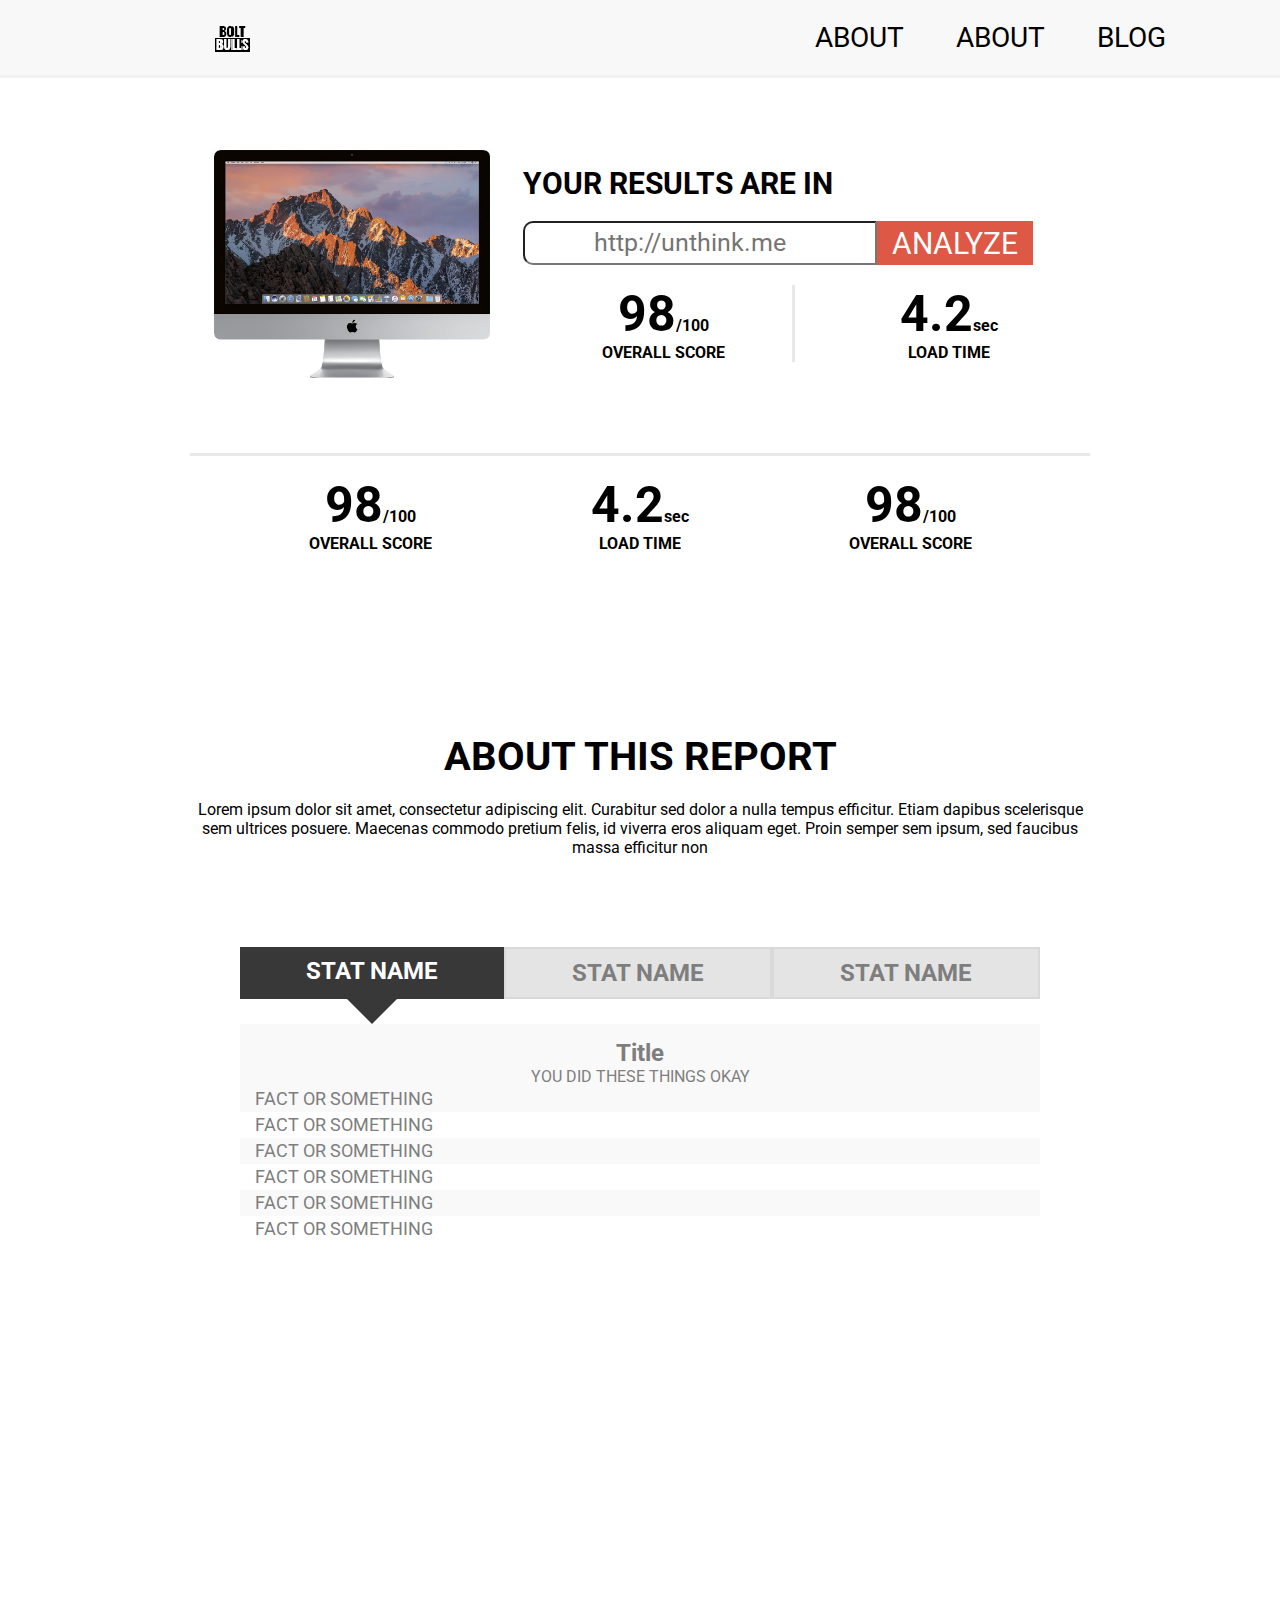
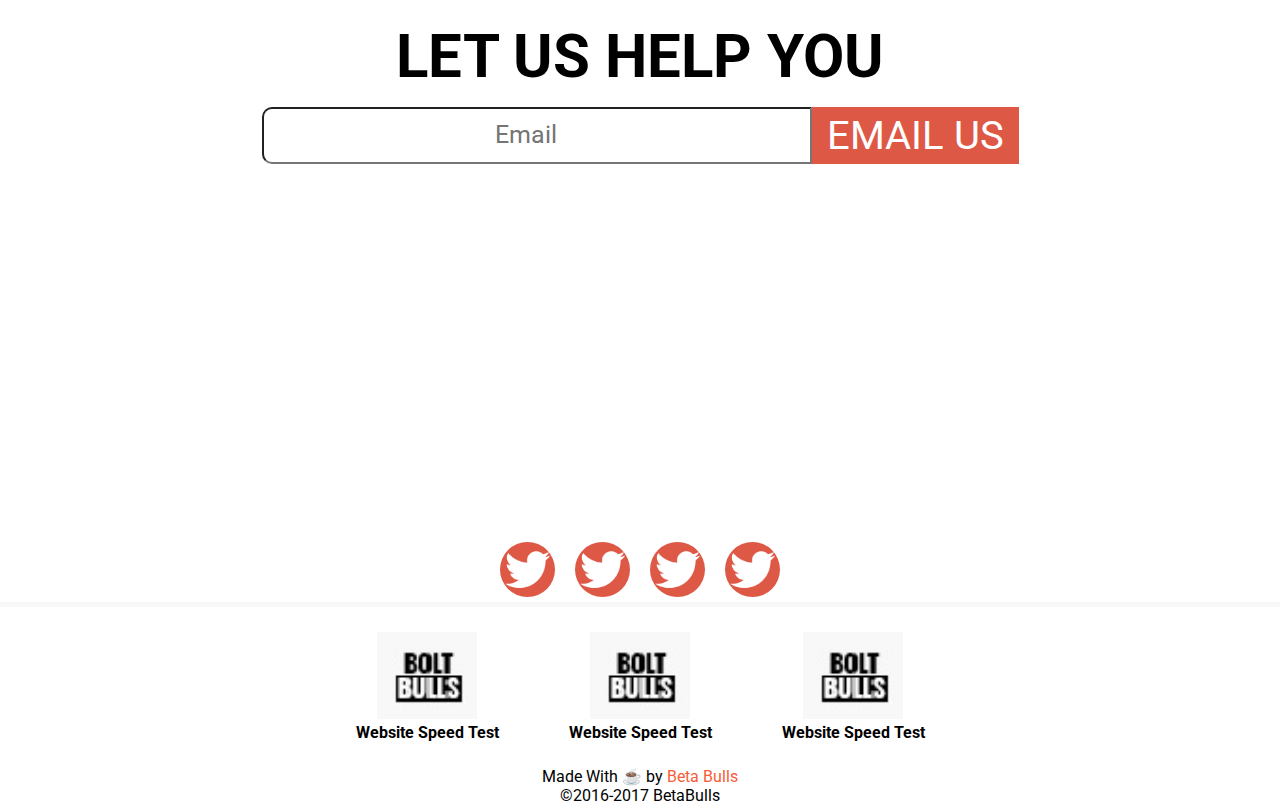
==== boltbulls/results.html @ 0c0aebfb "Added results page" ====
<!doctype html>
<html lang="en" dir="ltr">

<head>
    <meta charset="utf-8">
    <meta http-equiv="x-ua-compatible" content="ie=edge">
    <meta name="viewport" content="width=device-width, initial-scale=1.0">
    <title>BoltBulls | Website benchmarking tool</title>
    <link rel="stylesheet" href="css/style.css">
    <!-- jQuery -->
    <script src="js/vendor/jquery.js"></script>
    <!-- angular js -->
    <script type="text/javascript" src="js/angularjs/angular.min.js"></script>
    <script type="text/javascript" src="js/angularjs/angular-route.js"></script>
    <script type="text/javascript" src="js/angularjs/angular-strap.js"></script>
    <script type="text/javascript" src="js/angularjs/angular-strap.tpl.js"></script>
    <script type="text/javascript" src="js/angularjs/angular-cookies.js"></script>

    <script src="js/ctrl.js"></script>
    <script src="js/app.js"></script>
    <script src="js/tabs.js"></script>
    <script src="js/mobile-nav.js"></script>
</head>

<body>
    <!--  BEGIN NAVIGATION MENU-->
    <div class="mobile-header primary-color-bg mobile-only"> <img alt="Menu Icon" class="mobile-nav" src="img/mobile_nav.png">
    </div>
    <div class="nav primary-color-bg desktop-only" id='side_panel'>
        <img class="mobile-close-button mobile-only" src="img/mobile_close.png" id="close_button" alt="Close button" />
        <div class="mobile-logo-container center">
            <img class="nav-logo" src="img/boltbulls.jpg">
        </div>

        <ul class="nav-ul">
            <li class="nav-li mobile-active"><a class="nav-a mobile-a-active" href="#">about</a></li>
            <li class="nav-li"><a class="nav-a mobile-a" href="#">about</a></li>
            <li class="nav-li"><a class="nav-a mobile-a" href="http://betabulls.com/pages/blog" target="_blank">Blog</a></li>
        </ul>
    </div>
    <!--  END NAVIGATION MENU-->
    <div class="results-main">
        <div class="results-img-div center">
            <img src="img/imac.jpg" class="results-img">
        </div>
        <div class="results-side-text">
            <h1 class="results-h1">Your results are in</h1>
            <div class="results-url-input-div">
                <input type="search" class="results-url-input" placeholder="http://unthink.me">
                <input type="submit" class="results-analyze-button accent-color-bg" value="Analyze">
            </div>
            <div class="results-score center">
                <div class="results-score-num vertical-border">
                    <p class="results-p"><span id="overall">98</span>/100</p>
                    <p class="results-p">OVERALL SCORE</p>
                </div>
                <div class="results-score-num">
                    <p class="results-p"><span id="load-time">4.2</span>sec</p>
                    <p class="results-p">LOAD TIME</p>
                </div>
            </div>
        </div>
    </div>
    <div class="results-score results-bot center">
        <div class="results-score-num-2 l-results">
            <p class="results-p"><span id="overall">98</span>/100</p>
            <p class="results-p">OVERALL SCORE</p>
        </div>
        <div class="results-score-num-2">
            <p class="results-p"><span id="load-time">4.2</span>sec</p>
            <p class="results-p">LOAD TIME</p>
        </div>
        <div class="results-score-num-2 r-results">
            <p class="results-p"><span id="overall">98</span>/100</p>
            <p class="results-p">OVERALL SCORE</p>
        </div>
    </div>

    <div class="results-about">
        <h2>ABOUT THIS REPORT</h2>
        <p>Lorem ipsum dolor sit amet, consectetur adipiscing elit. Curabitur sed dolor a nulla tempus efficitur. Etiam dapibus scelerisque sem ultrices posuere. Maecenas commodo pretium felis, id viverra eros aliquam eget. Proin semper sem ipsum, sed faucibus massa efficitur non</p>
    </div>

    <div class="results-tab-container">

        <div class="tabs">
            <div class="tab-link current no-border" data-tab="1">
                <h2>STAT NAME</h2>
            </div>
            <div class="tab-link" data-tab="2">
                <h2>STAT NAME</h2>
            </div>
            <div class="tab-link" data-tab="3">
                <h2>STAT NAME</h2>
            </div>
        </div>
        <div class="triangle-tabs">
            <div class="tab-triangle">
                <div class="triangle current" id="tri-1" ></div>
            </div>
            <div class="tab-triangle">
                <div class="triangle " id="tri-2"></div>
            </div>
            <div class="tab-triangle">
                <div class="triangle " id="tri-3"></div>
            </div>
        </div>

        <div id="tab-1" class="tab-content current">
            <h2 class="results-tab-h2">Title</h2>
            <p>YOU DID THESE THINGS OKAY</p>
            <ul class="results-tab-ul">
                <li class="results-tab-li">FACT OR SOMETHING</li>
                <li class="results-tab-li tab-li-off">FACT OR SOMETHING</li>
                <li class="results-tab-li">FACT OR SOMETHING</li>
                <li class="results-tab-li tab-li-off">FACT OR SOMETHING</li>
                <li class="results-tab-li">FACT OR SOMETHING</li>
                <li class="results-tab-li tab-li-off">FACT OR SOMETHING</li>
            </ul>
        </div>
        <div id="tab-2" class="tab-content">
            <h2 class="results-tab-h2">Title</h2>
            <p>YOU DID THESE THINGS WRONG</p>
            <ul class="results-tab-ul">
                <li class="results-tab-li">FACT OR SOMETHING</li>
                <li class="results-tab-li tab-li-off">FACT OR SOMETHING</li>
                <li class="results-tab-li">FACT OR SOMETHING</li>
                <li class="results-tab-li tab-li-off">FACT OR SOMETHING</li>
                <li class="results-tab-li">FACT OR SOMETHING</li>
                <li class="results-tab-li tab-li-off">FACT OR SOMETHING</li>
            </ul>
        </div>
        <div id="tab-3" class="tab-content">
            <h2 class="results-tab-h2">Title</h2>
            <p>YOU DID THESE THINGS RIGHT</p>
            <ul class="results-tab-ul">
                <li class="results-tab-li">FACT OR SOMETHING</li>
                <li class="results-tab-li tab-li-off">FACT OR SOMETHING</li>
                <li class="results-tab-li">FACT OR SOMETHING</li>
                <li class="results-tab-li tab-li-off">FACT OR SOMETHING</li>
                <li class="results-tab-li">FACT OR SOMETHING</li>
                <li class="results-tab-li tab-li-off">FACT OR SOMETHING</li>
            </ul>
        </div>

    </div>
    <!-- end container -->

    <div class="bot-analyze center">
        <div>
            <h2 class="bot-h2">LET US HELP YOU</h2>
            <div class="url-input-div">
                <input type="search" class="url-input" placeholder="Email">
                <input type="submit" class="analyze-button accent-color-bg" value="Email Us">
            </div>
        </div>
    </div>
    <!--    BEGIN FOOTER-->
    <div class="center">
        <div class="bot-icons">
            <a href="https://twitter.com/" target="_blank" class="bot-icon accent-color-bg center"><img class="bot-icon-img" src="img/tweet.png"></a>
            <a href="https://twitter.com/" target="_blank" class="bot-icon accent-color-bg center"><img class="bot-icon-img" src="img/tweet.png"></a>
            <a href="https://twitter.com/" target="_blank" class="bot-icon accent-color-bg center"><img class="bot-icon-img" src="img/tweet.png"></a>
            <a href="https://twitter.com/" target="_blank" class="bot-icon accent-color-bg center"><img class="bot-icon-img" src="img/tweet.png"></a>
        </div>
    </div>
    <div class="primary-color-border"></div>
    <div class="footer center">
        <div class="footer-properties">
            <div class="footer-property">
                <a href="http://betabulls.com"><img class="property-img" src="img/boltbulls.jpg">
                    <p class="property-p">Website Speed Test</p>
                </a>
            </div>
            <div class="footer-property">
                <a href="http://betabulls.com"><img class="property-img" src="img/boltbulls.jpg">
                    <p class="property-p">Website Speed Test</p>
                </a>
            </div>
            <div class="footer-property">
                <a href="http://betabulls.com"><img class="property-img" src="img/boltbulls.jpg">
                    <p class="property-p">Website Speed Test</p>
                </a>
            </div>
        </div>
        <p>Made With ☕ by <a class="bb-a" href="http://betabulls.com/">Beta Bulls</a><br/> ©2016-2017 BetaBulls</p>
    </div>
    <!--    END FOOTER-->

    <script src="js/vendor/what-input.js"></script>
    <script src="js/vendor/foundation.js"></script>
    <script src="js/app.js"></script>
</body>

</html>
---- boltbulls/css/style.css ----
@import url('https://fonts.googleapis.com/css?family=Roboto');
* {
    margin: 0;
    padding: 0;
    font-family: 'Roboto', sans-serif;
}

.bb-a {
    text-decoration: none;
    color: #f85c37;
    transition: color 0.1s ease-in 0s, background 0.1s ease-in 0s;
    word-wrap: break-word;
}

.footer-property a {
    text-decoration: none;
}

.accent-color-text {
    color: #DE5846!important;
}

.accent-color-bg {
    background-color: #DE5846!important;
}

.primary-color-text {
    color: #afafaf!important;
}

.primary-color-bg {
    background-color: #F8F8F8!important;
}

.center {
    display: flex;
    justify-content: center;
    align-items: center;
    text-align: center;
}

.full-width {
    width: 100%;
}

.accent-div {
    width: 100px;
    height: 0px;
    margin: 15px auto;
    border-bottom: solid 3px #DE5846;
}

.mobile-header {
    display: none;
    position: fixed;
    top: 0;
    left: 0;
    width: 100%;
    height: 75px;
    z-index: 9;
}

.mobile-nav {
    height: 50px;
    position: absolute;
    margin-top: 12.5px;
    margin-bottom: 12.5px;
    left: 12.5px;
}

.nav {
    position: fixed;
    top: 0;
    z-index: 100;
    width: 100%;
    display: inline-flex;
    height: 75px;
    border-bottom: 3px solid #F1F1F1;
}

.nav-logo {
    height: auto;
    width: auto;
    max-width: 20%;
    margin: auto auto auto 16%;
}

.nav-ul {
    list-style: none;
    display: inline-flex;
    width: 33%;
    overflow: hidden;
    margin: auto 5% auto 5%;
    position: absolute;
    right: 0px;
}

.nav-li {
    width: 23%;
    padding: none 1%;
    margin: auto;
}

.nav-a {
    text-decoration: none;
    line-height: 75px;
    font-size: 28px;
    color: black;
    text-transform: uppercase;
}

.url-div {
    height: 100vh;
    width: 100%;
    display: flex;
}

.url-div-container-half {
    height: 70vh;
    width: 100%;
    position: relative;
}

.url-input-container-half {
    height: 30vh;
    width: 100%;
    position: relative;
}

.url-container-half {
    position: absolute;
    bottom: 29px;
}

.url-input-div-half {
    position: absolute;
    top: -29px;
}

.main-h1-text {
    width: 100%;
    text-align: center;
    font-size: 50px;
}

.url-input-div {
    display: inline-flex;
}

.url-input {
    font-size: 25px;
    line-height: 40px;
    width: 550px;
    text-align: center;
    border-bottom-left-radius: 10px;
    border-top-left-radius: 10px;
}

.analyze-button {
    color: white;
    border: none;
    padding: 5px 15px;
    text-transform: uppercase;
    font-size: 40px;
}

.sbs-container {
    margin: 25px 10%;
    width: 79%;
}

.sbs-flex {
    display: inline-flex;
}

.sbs-left,
.sbs-right {
    flex: 0 0 63%;
    margin: auto 1%;
    padding: 5px 0;
    display: block;
    text-align: left;
}

.sbs-right {
    margin-left: 5%;
}

.sbs-left {
    margin-right: 5%;
}

.sbs-left-img,
.sbs-right-img {
    flex: 0 0 33%;
    margin: auto 1%;
    padding: 5px 0;
    display: block;
    text-align: left;
}

.sbs-img {
    width: 90%;
    margin: auto;
}

.sbs-h2 {
    font-size: 40px;
    margin-bottom: 10px;
}

.sbs-p {
    font-size: 16px;
}

.mobile-only {
    display: none;
}

.bot-analyze {
    height: 100vh;
    width: 100%;
    display: flex;
}

.bot-h2 {
    font-size: 60px;
    text-align: center;
    text-transform: uppercase;
    margin-bottom: 15px;
}

.bot-icons {
    display: inline-flex;
    height: 55px;
    margin: auto;
    margin-bottom: 5px;
}

.bot-icon {
    height: 55px;
    width: 55px;
    margin: auto 10px;
    border-radius: 50%;
}

.bot-icon-img {
    height: 45px;
    width: 45px;
}

.primary-color-border {
    height: 0px;
    width: 100%;
    border-bottom: 5px solid #F8F8F8;
}

.footer {
    display: block;
}

.footer-properties {
    /*    width: 125px;*/
    display: inline-flex;
    margin: 25px auto;
}

.footer-property {
    display: block;
    /*    width: 125px;*/
    margin: auto 35px;
}

.property-img {
    width: 100px;
    margin: auto 12.5px;
}

.property-p {
    font-weight: bold;
    text-decoration: none!important;
    color: black;
}

.mobile-logo-container {
    width: 100%;
    height: 100%;
}

.results-main {
    max-width: 900px;
    width: 90%;
    display: flex;
    margin: auto;
    margin-top: 150px;
    padding-bottom: 75px;
    border-bottom: solid 3px #E8E8E8;
}

.results-img-div {
    flex: 0 0 34%;
    margin: auto 1%;
}

.results-img {
    width: 90%;
    margin: auto;
}

.results-side-text {
    flex: 0 0 63%;
    margin: auto 1%;
}

.results-h1 {
    font-size: 30px;
    text-transform: uppercase;
    margin-bottom: 20px;
}

.results-url-input-div {
    display: inline-flex;
    width: 90%;
    margin: auto;
}

.results-analyze-button {
    color: white;
    border: none;
    padding: 5px 15px;
    text-transform: uppercase;
    font-size: 30px;
    height: 44px;
}

.results-url-input {
    font-size: 25px;
    line-height: 40px;
    width: 100%;
    text-align: center;
    border-bottom-left-radius: 10px;
    border-top-left-radius: 10px;
    margin: auto;
}

.results-score {
    display: flex;
    margin-top: 20px;
}

.results-score-num {
    flex: 0 0 45%;
    margin: auto;
}

#overall,
#load-time {
    font-size: 50px;
}

.results-p {
    font-weight: bolder;
}

.vertical-border {
    border-right: solid 3px #E8E8E8;
}

.results-bot {
    max-width: 900px;
    width: 90%;
    margin: auto;
    margin-top: 20px;
    padding-bottom: 20vh;
}

.results-score-num-2 {
    flex: 0 0 30%;
    margin: auto;
}

.l-results {
    margin-left: 20%;
}

.r-results {
    margin-right: 20%;
}

.results-about {
    max-width: 900px;
    width: 90%;
    margin: auto;
    text-align: center;
}

.results-about h2 {
    margin-bottom: 20px;
    font-weight: bolder;
    font-size: 40px;
}

.results-tab-container {
    width: 800px;
    margin: auto;
    margin-top: 10vh;
}

.tabs {
    margin: 0px;
    padding: 0px;
    background-color: #E4E4E4;
    display: flex;
}

.triangle-tabs {
    margin: 0px;
    padding: 0px;
    display: flex;
}

.tab-link {
    background: none;
    color: #222;
    flex: 1 0 32%;
    padding: 10px 0;
    cursor: pointer;
    border: solid 2px #D9D9D9;
}

.tab-triangle {
    flex: 0 0 33%;
}

.triangle {
    display: none;
    background: none!important;
    margin: auto;
    width: 0;
    height: 0;
    border-style: solid;
    border-width: 25px 25px 0 25px;
    border-color: #383838 transparent transparent transparent;
}

.no-border {
    border: none;
}

.tab-link h2 {
    text-align: center;
    color: #7E7E7E;
}

.current {
    background: #383838;
    display: block;
}

.current h2 {
    color: white;
}

.results-tab-h2 {
    color: #7E7E7E!important;
}

.tab-content {
    display: none;
    background: #F9F9F9;
    padding-top: 15px;
    color: #7E7E7E!important;
}

.tab-content.current {
    display: inherit;
}

.tab-content h2,
.tab-content p {
    text-align: center;
}

.results-tab-li {
    list-style: none;
    line-height: 26px;
    font-size: 18px;
    margin: auto 0;
    padding-left: 15px;
}

.tab-li-off {
    background-color: white;
}

@media only screen and (min-width:828px) {
    .nav {
        position: fixed;
        top: 0;
        z-index: 100;
        width: 100%;
        display: inline-flex;
        height: 75px;
        border-bottom: 3px solid #F1F1F1;
    }
    .nav-logo {
        height: auto;
        width: auto;
        max-width: 20%;
        margin: auto auto auto 16%;
    }
    .nav-ul {
        list-style: none;
        display: inline-flex;
        width: 33%;
        overflow: hidden;
        margin: auto 5% auto 5%;
        position: absolute;
        right: 0px;
    }
    .nav-li {
        width: 23%;
        padding: none 1%;
        margin: auto;
    }
    .nav-a {
        text-decoration: none;
        line-height: 75px;
        font-size: 28px;
        color: black;
        text-transform: uppercase;
    }
    .url-h2 {
        font-size: 28px;
        margin-bottom: 5px;
    }
    .url-p {
        font-size: 16px;
        margin-bottom: 75px;
    }
}


/*Mobile Style*/

@media only screen and (max-width: 828px) {
    .url-container {
        width: 90%;
        margin: auto;
    }
    .url-input-div {
        display: block;
    }
    .url-input {
        width: 90%;
        margin: auto;
        border-radius: 5px;
    }
    .sbs-container {
        width: 90%;
        margin: auto;
    }
    .sbs-left,
    .sbs-right,
    .sbs-left-img,
    .sbs-right-img {
        flex: 0 0 100%;
        margin: 25px auto;
    }
    .sbs-flex {
        display: block;
    }
    .desktop-only {
        display: none;
    }
    .mobile-only {
        display: block;
    }
    .footer-properties {
        display: block;
    }
    .footer-property {
        margin: 25px auto;
    }
    .mobile-header {
        display: inline-flex;
    }
    .nav {
        height: 100vh;
        width: 100vw;
        background: #F3F3F3;
        position: fixed;
        top: 0;
        left: 100%;
        z-index: 10;
        display: block;
        border-bottom: none;
    }
    .main-h1-text {
        font-size: 36px;
    }
    .url-h2 {
        font-size: 22px;
        margin-bottom: 5px;
    }
    .url-p {
        font-size: 12px;
        margin-bottom: 25px;
    }
    .mobile-close-button {
        width: 8vw;
        height: 8vw;
        position: absolute;
        top: 2vw;
        right: 2vw;
        display: block;
    }
    .nav-ul {
        width: 100%;
        height: 100%;
        position: relative;
        display: block;
        margin: auto;
    }
    .nav-li {
        width: 100%;
        height: 15vw;
        text-align: center;
        display: flex;
        justify-content: center;
        align-items: center;
        text-align: center
    }
    .nav-logo {
        height: 22vw;
        width: auto;
        max-width: 20%;
        margin: auto;
        margin-top: 8vw;
    }
    .mobile-logo-container {
        width: 100%;
        height: 30vw;
    }
    .mobile-active {
        margin: auto;
        width: 96%;
        border-radius: 14px;
        background-color: #DE5846!important;
    }
    .mobile-a {
        color: #DE5846!important;
    }
    .mobile-a-active {
        color: #F8F8F8!important;
    }
    .results-img-div {
        flex: 0 0 90%;
        margin: auto 5%;
    }
    .results-side-text {
        flex: 0 0 100%;
        margin: auto;
        margin-top: 25px;
    }
    .results-main {
        display: block;
    }
    .results-url-input-div {
        width: 100%;
    }
    .results-h1 {
        text-align: center;
    }
    .results-score-num-2 {
        flex: 0 0 100%;
        margin: 25px auto;
    }
    .results-bot {
        display: block;
    }
    .results-tab-container {
        width: 100%;
    }
}
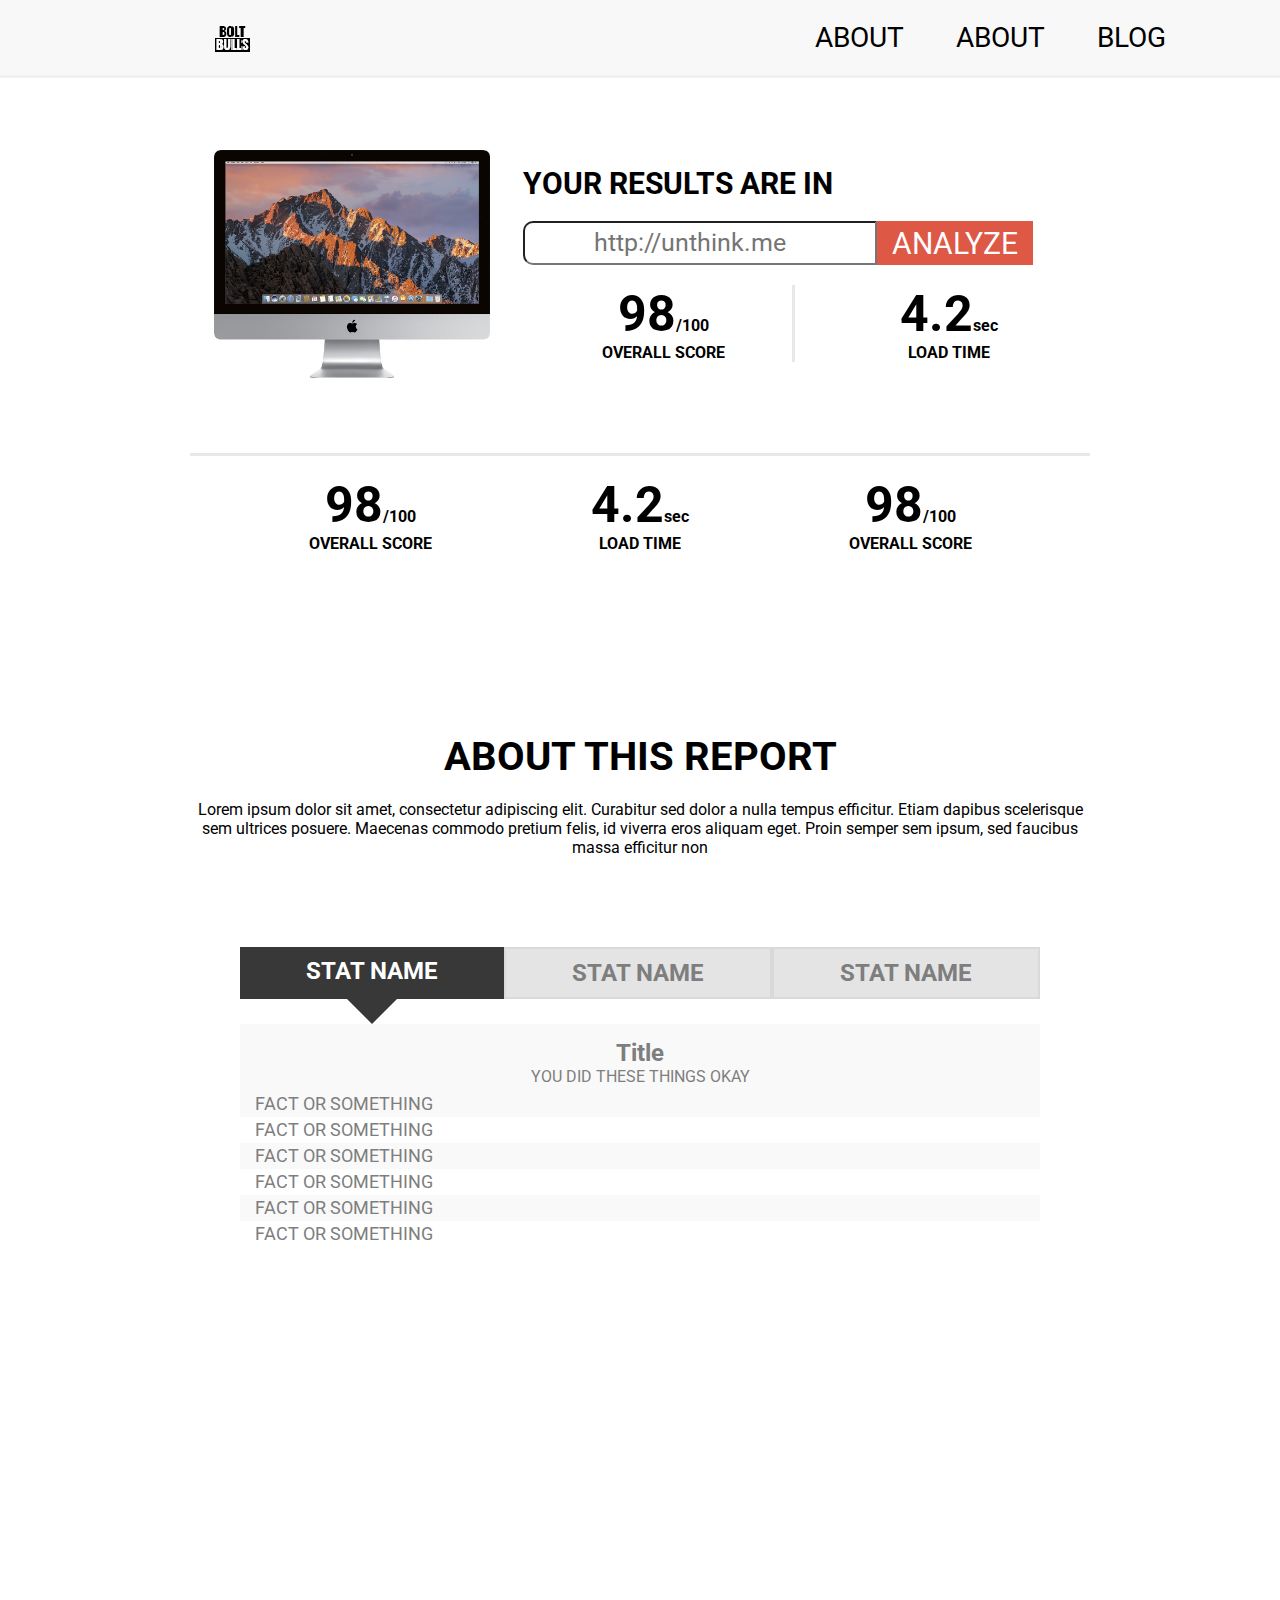
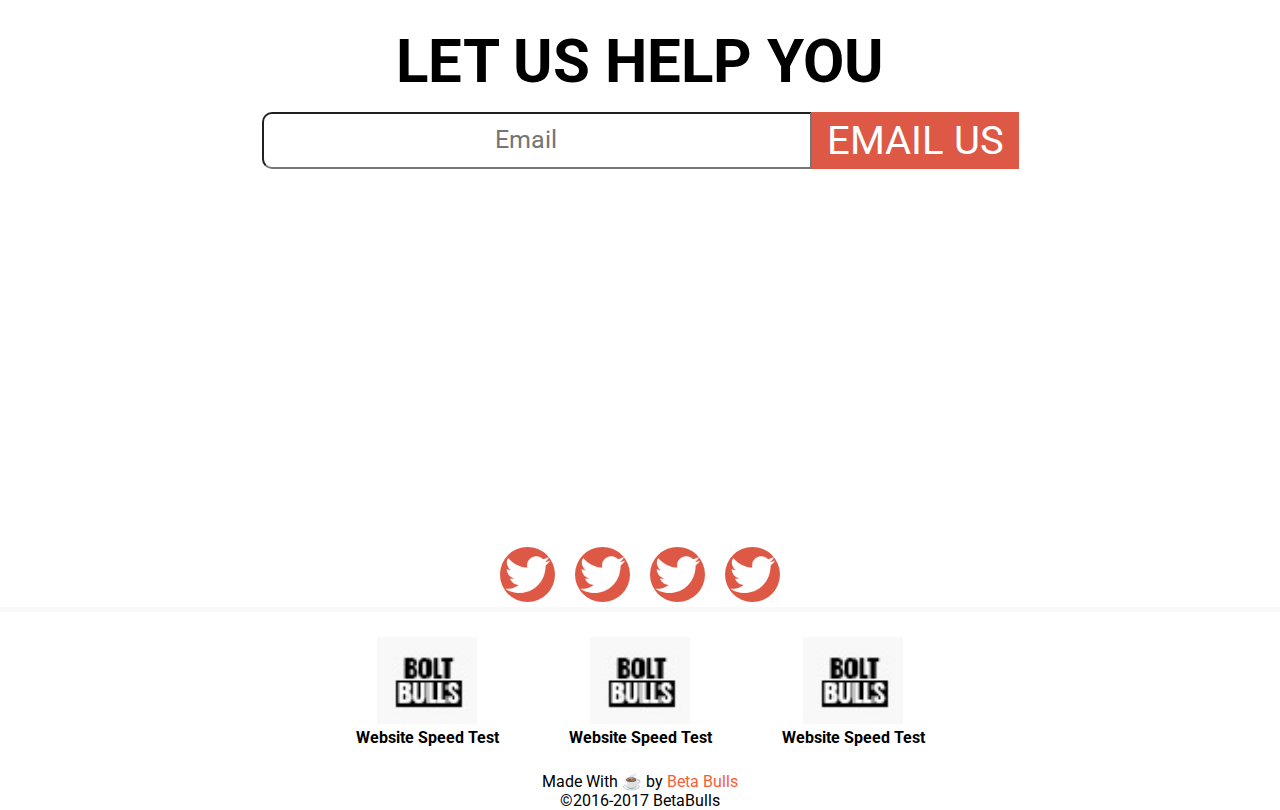
==== commit 8edc5c97: "Added popup, still looks simple" ====
--- a/boltbulls/results.html
+++ b/boltbulls/results.html
@@ -96,7 +96,7 @@
         </div>
         <div class="triangle-tabs">
             <div class="tab-triangle">
-                <div class="triangle current" id="tri-1" ></div>
+                <div class="triangle current" id="tri-1"></div>
             </div>
             <div class="tab-triangle">
                 <div class="triangle " id="tri-2"></div>
@@ -145,6 +145,26 @@
 
     </div>
     <!-- end container -->
+
+    <!-- The Modal -->
+    <div id="myModal" class="modal ">
+
+        <!-- Modal content -->
+        <div class="modal-content">
+            <div class="modal-header">
+                <span class="close">&times;</span>
+                <h2>YOU DID THIS THING WRONG</h2>
+            </div>
+            <div class="modal-body">
+                <p>Some explanation of what the site is doing wrong</p>
+                
+            </div>
+            <div class="modal-footer">
+                <a href="http://betabulls.com/" target="_self">Click here to get help fixing these issues and more</a>
+            </div>
+        </div>
+
+    </div>
 
     <div class="bot-analyze center">
         <div>
--- a/boltbulls/css/style.css
+++ b/boltbulls/css/style.css
@@ -492,6 +492,123 @@
 .tab-li-off {
     background-color: white;
 }
+
+.results-tab-ul {
+    padding-top: 5px;
+}
+
+
+/*BEGIN MODAL CSS*/
+
+.modal {
+    display: none;
+    position: fixed;
+    z-index: 10;
+    left: 0;
+    top: 0;
+    width: 100%;
+    height: 100%;
+    overflow: hidden;
+    background-color: rgb(0, 0, 0);
+    background-color: rgba(0, 0, 0, 0.4);
+    -webkit-animation-name: fadeIn;
+    -webkit-animation-duration: 0.4s;
+    animation-name: fadeIn;
+    animation-duration: 0.4s;
+}
+
+.modal-content {
+    position: fixed;
+    top: 50%;
+    left: 50%;
+    transform: translate(-50%, -50%);
+    background-color: #fefefe;
+    width: 800px;
+    max-width: 100%;
+    /*    min-height: 25vh;*/
+    -webkit-animation-name: slideIn;
+    -webkit-animation-duration: 0.4s;
+    animation-name: slideIn;
+    animation-duration: 0.4s;
+}
+
+.modal-header {
+    padding: 5px 2.5%;
+    background-color: #F8F8F8;
+    color: #DE5846;
+}
+
+.modal-header h2 {
+    text-align: center;
+}
+
+.close {
+    color: black;
+    float: right;
+    font-size: 24px;
+    font-weight: bold;
+}
+
+.close:hover,
+.close:focus {
+    color: #DE5846!important;
+    text-decoration: none;
+    cursor: pointer;
+}
+
+.modal-body {
+    padding: 5px 2.5%;
+    text-align: center;
+}
+
+.modal-footer {
+    padding: 5px 2.5%;
+    width: 95%;
+    background-color: #F8F8F8;
+    text-align: center;
+}
+
+.modal-footer a {
+    text-decoration: none;
+    color: #DE5846;
+}
+
+
+/* Add Animation */
+
+
+/*
+@-webkit-keyframes slideIn {
+    from {right: -50%; opacity: 0} 
+    to {right: 0; opacity: 1}
+}
+
+@keyframes slideIn {
+    from {right: -50%; opacity: 0}
+    to {right: 0; opacity: 1}
+}
+*/
+
+@-webkit-keyframes fadeIn {
+    from {
+        opacity: 0
+    }
+    to {
+        opacity: 1
+    }
+}
+
+@keyframes fadeIn {
+    from {
+        opacity: 0
+    }
+    to {
+        opacity: 1
+    }
+}
+
+
+/*END MODAL CSS*/
 
 @media only screen and (min-width:828px) {
     .nav {
@@ -682,4 +799,8 @@
     .results-tab-container {
         width: 100%;
     }
-}
+    .results-tab-li {
+        padding-left: 0;
+        text-align: center;
+    }
+}
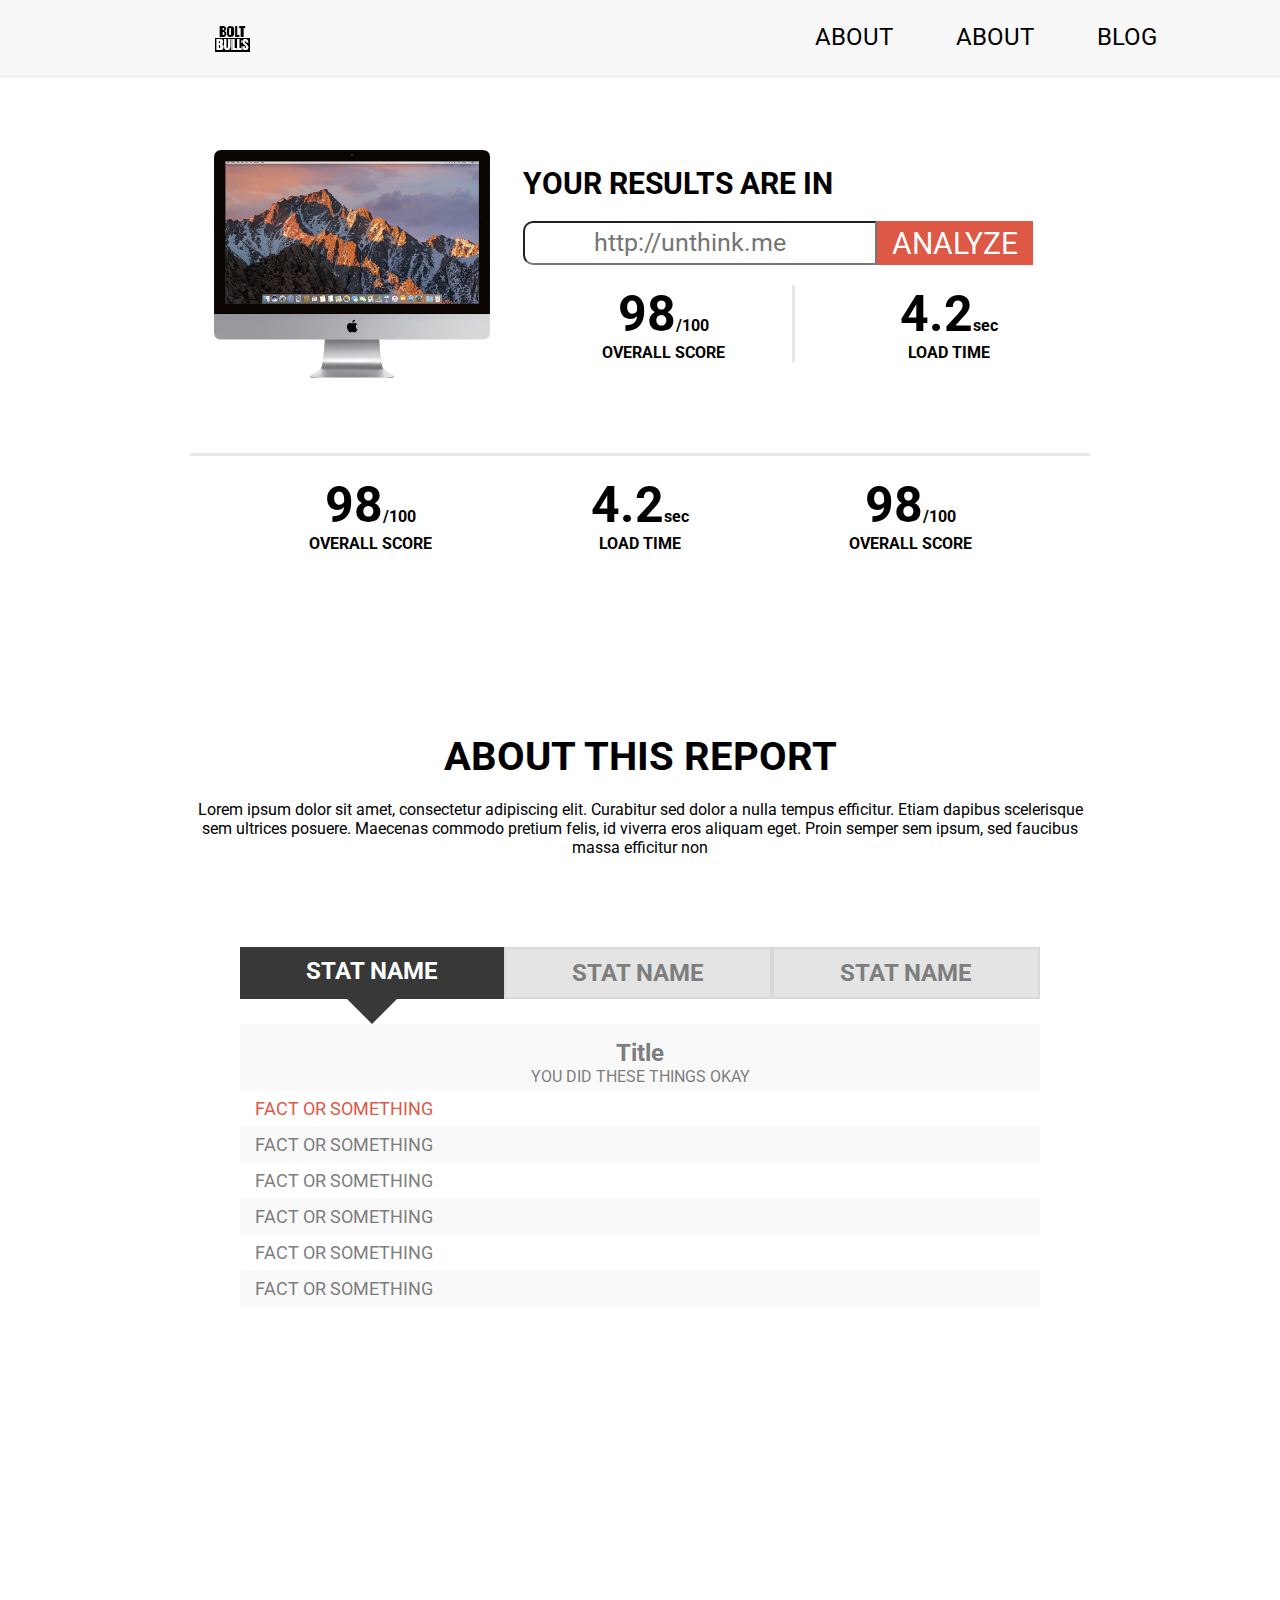
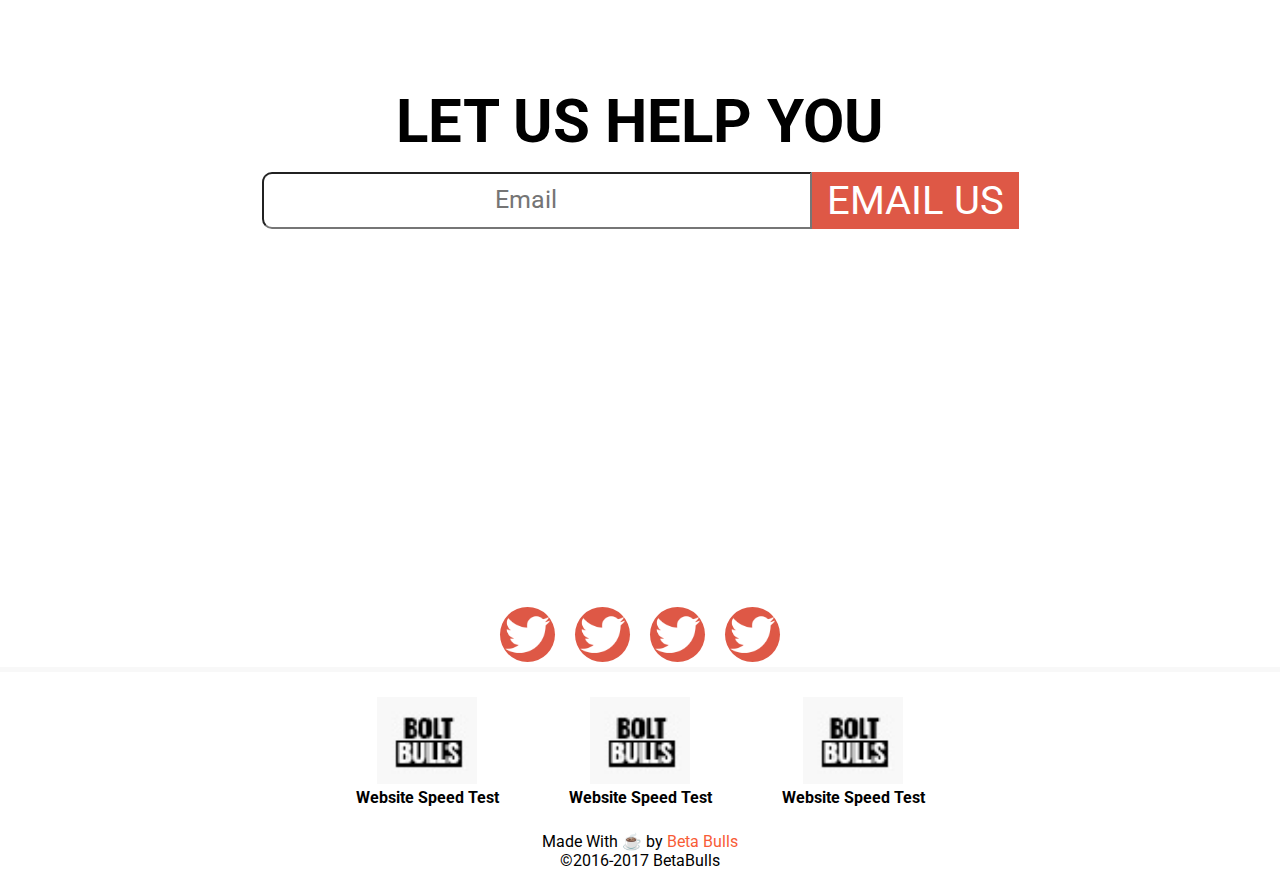
==== commit eadf2c66: "Results popup is now dynamic" ====
--- a/boltbulls/results.html
+++ b/boltbulls/results.html
@@ -110,36 +110,36 @@
             <h2 class="results-tab-h2">Title</h2>
             <p>YOU DID THESE THINGS OKAY</p>
             <ul class="results-tab-ul">
-                <li class="results-tab-li">FACT OR SOMETHING</li>
-                <li class="results-tab-li tab-li-off">FACT OR SOMETHING</li>
-                <li class="results-tab-li">FACT OR SOMETHING</li>
-                <li class="results-tab-li tab-li-off">FACT OR SOMETHING</li>
-                <li class="results-tab-li">FACT OR SOMETHING</li>
-                <li class="results-tab-li tab-li-off">FACT OR SOMETHING</li>
+                <li class="results-tab-li tab-li-off results-warning" data-tab="min">FACT OR SOMETHING</li>
+                <li class="results-tab-li ">FACT OR SOMETHING</li>
+                <li class="results-tab-li tab-li-off">FACT OR SOMETHING</li>
+                <li class="results-tab-li ">FACT OR SOMETHING</li>
+                <li class="results-tab-li tab-li-off">FACT OR SOMETHING</li>
+                <li class="results-tab-li ">FACT OR SOMETHING</li>
             </ul>
         </div>
         <div id="tab-2" class="tab-content">
             <h2 class="results-tab-h2">Title</h2>
             <p>YOU DID THESE THINGS WRONG</p>
             <ul class="results-tab-ul">
-                <li class="results-tab-li">FACT OR SOMETHING</li>
-                <li class="results-tab-li tab-li-off">FACT OR SOMETHING</li>
-                <li class="results-tab-li">FACT OR SOMETHING</li>
-                <li class="results-tab-li tab-li-off">FACT OR SOMETHING</li>
-                <li class="results-tab-li">FACT OR SOMETHING</li>
-                <li class="results-tab-li tab-li-off">FACT OR SOMETHING</li>
+                <li class="results-tab-li tab-li-off">FACT OR SOMETHING</li>
+                <li class="results-tab-li results-warning" data-tab="compat">FACT OR SOMETHING</li>
+                <li class="results-tab-li tab-li-off">FACT OR SOMETHING</li>
+                <li class="results-tab-li ">FACT OR SOMETHING</li>
+                <li class="results-tab-li tab-li-off">FACT OR SOMETHING</li>
+                <li class="results-tab-li ">FACT OR SOMETHING</li>
             </ul>
         </div>
         <div id="tab-3" class="tab-content">
             <h2 class="results-tab-h2">Title</h2>
             <p>YOU DID THESE THINGS RIGHT</p>
             <ul class="results-tab-ul">
-                <li class="results-tab-li">FACT OR SOMETHING</li>
-                <li class="results-tab-li tab-li-off">FACT OR SOMETHING</li>
-                <li class="results-tab-li">FACT OR SOMETHING</li>
-                <li class="results-tab-li tab-li-off">FACT OR SOMETHING</li>
-                <li class="results-tab-li">FACT OR SOMETHING</li>
-                <li class="results-tab-li tab-li-off">FACT OR SOMETHING</li>
+                <li class="results-tab-li tab-li-off">FACT OR SOMETHING</li>
+                <li class="results-tab-li ">FACT OR SOMETHING</li>
+                <li class="results-tab-li tab-li-off">FACT OR SOMETHING</li>
+                <li class="results-tab-li ">FACT OR SOMETHING</li>
+                <li class="results-tab-li tab-li-off results-warning" data-tab="testing-war">FACT OR SOMETHING</li>
+                <li class="results-tab-li ">FACT OR SOMETHING</li>
             </ul>
         </div>
 
@@ -153,14 +153,14 @@
         <div class="modal-content">
             <div class="modal-header">
                 <span class="close">&times;</span>
-                <h2>YOU DID THIS THING WRONG</h2>
+                <h2 id="modal-h2">YOU DID THIS THING WRONG</h2>
             </div>
             <div class="modal-body">
-                <p>Some explanation of what the site is doing wrong</p>
+                <p id="modal-p">Some explanation of what the site is doing wrong</p>
                 
             </div>
             <div class="modal-footer">
-                <a href="http://betabulls.com/" target="_self">Click here to get help fixing these issues and more</a>
+                <a id="modal-a" href="http://betabulls.com/" target="_self">Click here to get help fixing these issues and more</a>
             </div>
         </div>
 
--- a/boltbulls/css/style.css
+++ b/boltbulls/css/style.css
@@ -104,7 +104,7 @@
 .nav-a {
     text-decoration: none;
     line-height: 75px;
-    font-size: 28px;
+    font-size: 24px;
     color: black;
     text-transform: uppercase;
 }
@@ -470,6 +470,7 @@
     background: #F9F9F9;
     padding-top: 15px;
     color: #7E7E7E!important;
+/*    border-radius: 10px;*/
 }
 
 .tab-content.current {
@@ -483,18 +484,30 @@
 
 .results-tab-li {
     list-style: none;
-    line-height: 26px;
+    line-height: 36px;
     font-size: 18px;
     margin: auto 0;
     padding-left: 15px;
+/*    border-radius: 10px;*/
 }
 
 .tab-li-off {
     background-color: white;
+/*    border-radius: 10px;*/
 }
 
 .results-tab-ul {
     padding-top: 5px;
+}
+
+.results-warning {
+    color: #DE5846;
+}
+
+.results-warning:hover,
+.results-warning:focus {
+    font-weight: bold;
+    cursor: pointer;
 }
 
 
@@ -643,7 +656,7 @@
     .nav-a {
         text-decoration: none;
         line-height: 75px;
-        font-size: 28px;
+        font-size: 24px;
         color: black;
         text-transform: uppercase;
     }
